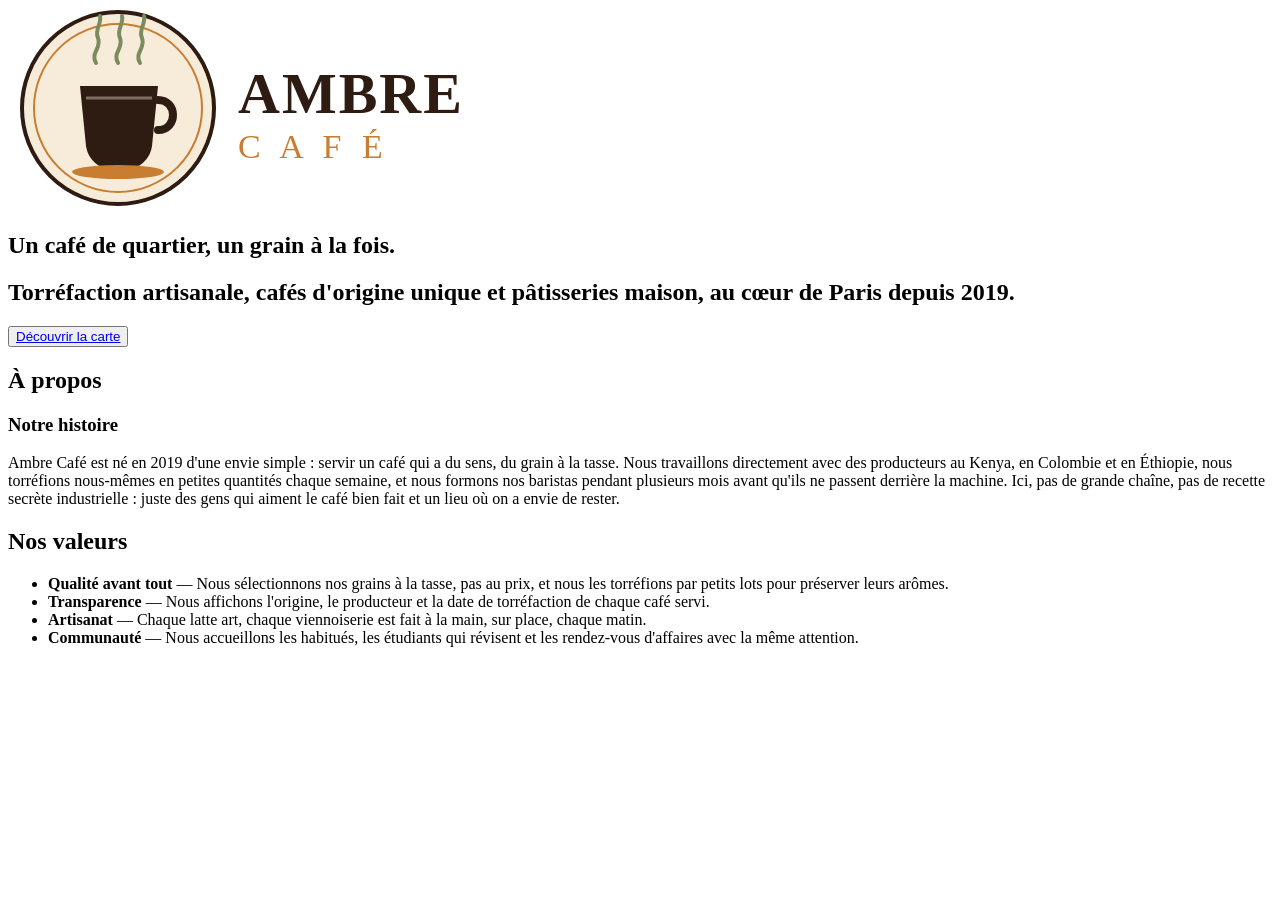
==== index.html @ ccff2c0c "creation site ambre café - creation des page INDEX.HTML - creation de la base - ajout titre - catego" ====
<!DOCTYPE html>
<html lang="fr">
<head>
    <meta charset="UTF-8">
    <meta name="viewport" content="width=device-width, initial-scale=1.0">
    <link rel="shortcut icon" href="img/logo-icon.svg" type="image/x-icon">
    <link rel="stylesheet" href="style.css">
    <title>Ambre-café</title>

</head>
<body>
    <!-- entete -->
     <header>
        <!-- image logo nom -->
         <img src="./img/logo-wordmark.svg" alt=" Logo ambre café">
        <!-- slogan -->
         <section>
            <h1> Un café de quartier, un grain à la fois.</h1>
            <h2>Torréfaction artisanale, cafés d'origine unique et pâtisseries maison, au cœur de Paris depuis 2019. </h2>
            <button><a href="la-carte.html">Découvrir la carte</a></button>
         </section>
     </header>
    <main>
        <!-- presentation conscept -->
        <div class="a-propos">
            <article>
                <!-- a propos -->
                <h2>À propos</h2>
                <!-- troixieme titre -->
                <h3>Notre histoire</h3>
                <!-- paragraphe de l'histoire -->
                <p>Ambre Café est né en 2019 d'une envie simple : servir un café qui a du sens, du grain à la tasse. Nous travaillons directement avec des producteurs au Kenya, en Colombie et en Éthiopie, nous torréfions nous-mêmes en petites quantités chaque semaine, et nous formons nos baristas pendant plusieurs mois avant qu'ils ne passent derrière la machine.

                    Ici, pas de grande chaîne, pas de recette secrète industrielle : juste des gens qui aiment le café bien fait et un lieu où on a envie de rester.
                </p>
            </article>
        </div>  
      <div class="Nos-valeur">
        <h2>Nos valeurs</h2>
        <ul>
            <li><strong>Qualité avant tout</strong> — Nous sélectionnons nos grains à la tasse, pas au prix, et nous les torréfions par petits lots pour préserver leurs arômes.</li>
            <li><strong>Transparence</strong> — Nous affichons l'origine, le producteur et la date de torréfaction de chaque café servi.</li>
            <li><strong>Artisanat</strong> — Chaque latte art, chaque viennoiserie est fait à la main, sur place, chaque matin.</li>
            <li><strong>Communauté</strong> — Nous accueillons les habitués, les étudiants qui révisent et les rendez-vous d'affaires avec la même attention.</li>
        </ul>
      </div>
     

    

   

    



    <!-- sous titre -->

    <!-- presentation des valeur -->

    <!---->
    </main>
    <footer>

    </footer>
     
    
</body>
</html>
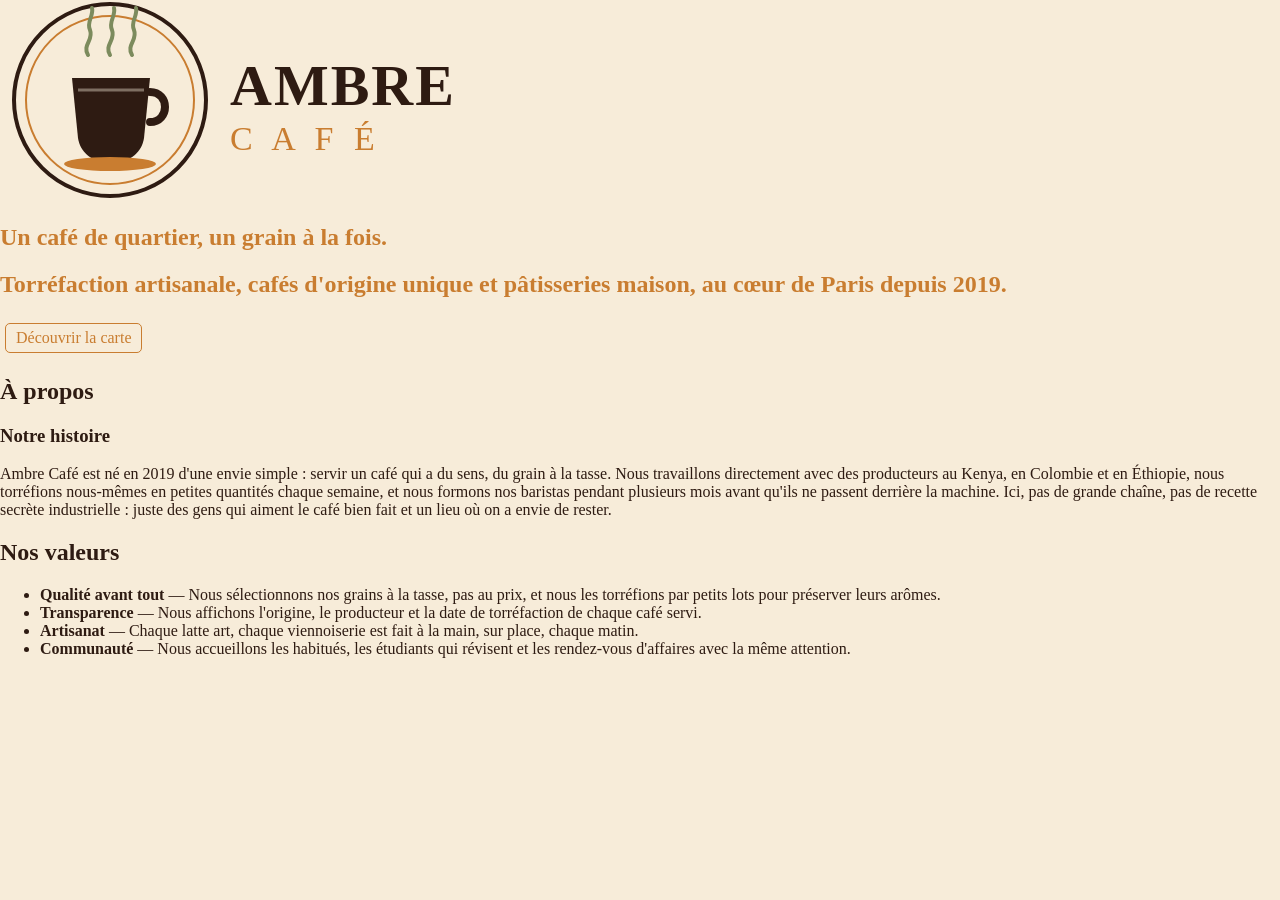
==== commit bf588c7d: "Ajout de styles CSS et mise à jour de la structure HTML pour améliorer la présentation de la carte e" ====
--- a/index.html
+++ b/index.html
@@ -17,10 +17,13 @@
          <section>
             <h1> Un café de quartier, un grain à la fois.</h1>
             <h2>Torréfaction artisanale, cafés d'origine unique et pâtisseries maison, au cœur de Paris depuis 2019. </h2>
-            <button><a href="la-carte.html">Découvrir la carte</a></button>
+            <div class="button">
+                <a href="la-carte.html">Découvrir la carte</a>
+            </div>
          </section>
      </header>
     <main>
+        
         <!-- presentation conscept -->
         <div class="a-propos">
             <article>
--- a/style.css
+++ b/style.css
@@ -0,0 +1,36 @@
+:root{
+    --principal-color: #f7ecd9;
+    --primary-color: #2e1b12;
+    /*couleur entete pied de page texte*/
+    --header-color: #c97d30;
+    /*couleur lien logo*/
+    --logo-color: #7c8b5d;
+    /*icon au survol*/
+    --survol-icon-color: #7C8B5D;
+    --couleur-carte: #FFFDF8;
+}
+body{margin: 0;}
+body{
+    background-color: var(--principal-color);
+    color: var(--primary-color);
+}
+h1, header, footer{
+    color: var(--header-color);
+    background-color: var(--principal-color);
+}
+a, img{
+    color: var(--header-color);
+     text-decoration:none;
+}
+.button{
+   border:1px solid var(--header-color);
+   border-radius:5px;
+   display:inline-block;
+   padding:5px 10px;
+   margin: 5px
+   
+}
+
+.cafe, .grignoter{
+    background-color: var(--couleur-carte);
+}
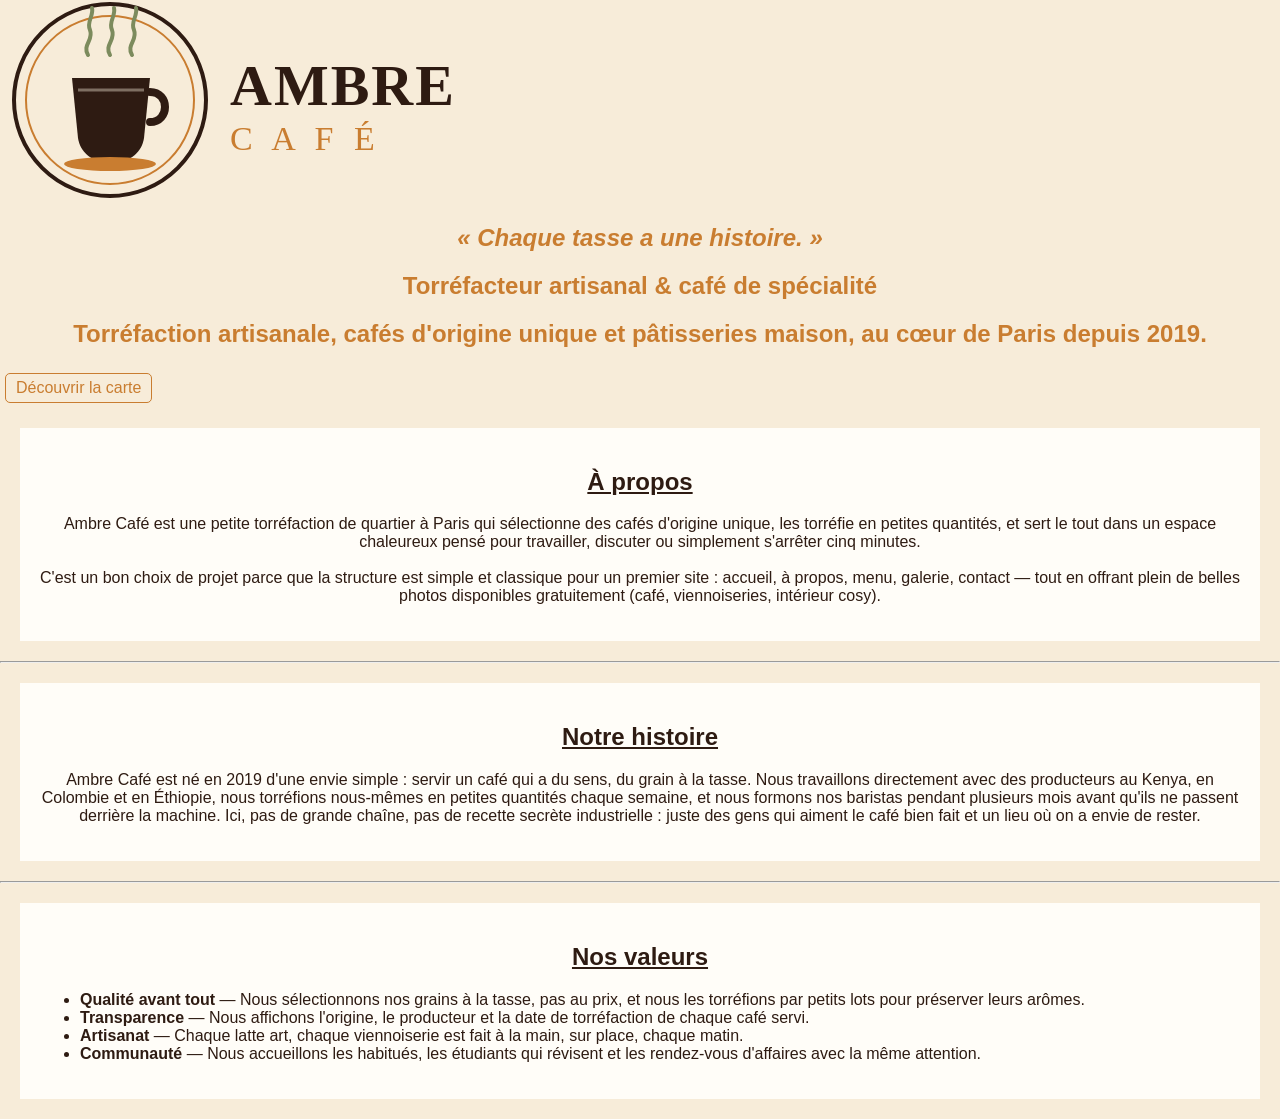
==== commit 95258496: "Mise à jour du contenu et des styles dans index.html et style.css pour améliorer la présentation et " ====
--- a/index.html
+++ b/index.html
@@ -15,7 +15,8 @@
          <img src="./img/logo-wordmark.svg" alt=" Logo ambre café">
         <!-- slogan -->
          <section>
-            <h1> Un café de quartier, un grain à la fois.</h1>
+            <h1> <i>« Chaque tasse a une histoire. »</i> </h1>
+            <h2>Torréfacteur artisanal & café de spécialité</h2>
             <h2>Torréfaction artisanale, cafés d'origine unique et pâtisseries maison, au cœur de Paris depuis 2019. </h2>
             <div class="button">
                 <a href="la-carte.html">Découvrir la carte</a>
@@ -27,10 +28,18 @@
         <!-- presentation conscept -->
         <div class="a-propos">
             <article>
-                <!-- a propos -->
-                <h2>À propos</h2>
+                 <!-- a propos -->
+                <h2><u>À propos</u></h2>
+                <p>Ambre Café est une petite torréfaction de quartier à Paris qui sélectionne des cafés d'origine unique, les torréfie en petites quantités, et sert le tout dans un espace chaleureux pensé pour travailler, discuter ou simplement s'arrêter cinq minutes.
+
+                    <br> <br>C'est un bon choix de projet parce que la structure est simple et classique pour un premier site : accueil, à propos, menu, galerie, contact — tout en offrant plein de belles photos disponibles gratuitement (café, viennoiseries, intérieur cosy).
+                </p>
+            </article>
+            <hr>
+            <article>
+               
                 <!-- troixieme titre -->
-                <h3>Notre histoire</h3>
+                <h2><u>Notre histoire</u></h2>
                 <!-- paragraphe de l'histoire -->
                 <p>Ambre Café est né en 2019 d'une envie simple : servir un café qui a du sens, du grain à la tasse. Nous travaillons directement avec des producteurs au Kenya, en Colombie et en Éthiopie, nous torréfions nous-mêmes en petites quantités chaque semaine, et nous formons nos baristas pendant plusieurs mois avant qu'ils ne passent derrière la machine.
 
@@ -38,8 +47,9 @@
                 </p>
             </article>
         </div>  
-      <div class="Nos-valeur">
-        <h2>Nos valeurs</h2>
+        <hr>
+      <div class="nos-valeur">
+        <h2><u>Nos valeurs</u></h2>
         <ul>
             <li><strong>Qualité avant tout</strong> — Nous sélectionnons nos grains à la tasse, pas au prix, et nous les torréfions par petits lots pour préserver leurs arômes.</li>
             <li><strong>Transparence</strong> — Nous affichons l'origine, le producteur et la date de torréfaction de chaque café servi.</li>
--- a/style.css
+++ b/style.css
@@ -9,19 +9,139 @@
     --survol-icon-color: #7C8B5D;
     --couleur-carte: #FFFDF8;
 }
+/* police */
+.poppins-thin {
+  font-family: "Poppins", sans-serif;
+  font-weight: 100;
+  font-style: normal;
+}
+
+.poppins-extralight {
+  font-family: "Poppins", sans-serif;
+  font-weight: 200;
+  font-style: normal;
+}
+
+.poppins-light {
+  font-family: "Poppins", sans-serif;
+  font-weight: 300;
+  font-style: normal;
+}
+
+.poppins-regular {
+  font-family: "Poppins", sans-serif;
+  font-weight: 400;
+  font-style: normal;
+}
+
+.poppins-medium {
+  font-family: "Poppins", sans-serif;
+  font-weight: 500;
+  font-style: normal;
+}
+
+.poppins-semibold {
+  font-family: "Poppins", sans-serif;
+  font-weight: 600;
+  font-style: normal;
+}
+
+.poppins-bold {
+  font-family: "Poppins", sans-serif;
+  font-weight: 700;
+  font-style: normal;
+}
+
+.poppins-extrabold {
+  font-family: "Poppins", sans-serif;
+  font-weight: 800;
+  font-style: normal;
+}
+
+.poppins-black {
+  font-family: "Poppins", sans-serif;
+  font-weight: 900;
+  font-style: normal;
+}
+
+.poppins-thin-italic {
+  font-family: "Poppins", sans-serif;
+  font-weight: 100;
+  font-style: italic;
+}
+
+.poppins-extralight-italic {
+  font-family: "Poppins", sans-serif;
+  font-weight: 200;
+  font-style: italic;
+}
+
+.poppins-light-italic {
+  font-family: "Poppins", sans-serif;
+  font-weight: 300;
+  font-style: italic;
+}
+
+.poppins-regular-italic {
+  font-family: "Poppins", sans-serif;
+  font-weight: 400;
+  font-style: italic;
+}
+
+.poppins-medium-italic {
+  font-family: "Poppins", sans-serif;
+  font-weight: 500;
+  font-style: italic;
+}
+
+.poppins-semibold-italic {
+  font-family: "Poppins", sans-serif;
+  font-weight: 600;
+  font-style: italic;
+}
+
+.poppins-bold-italic {
+  font-family: "Poppins", sans-serif;
+  font-weight: 700;
+  font-style: italic;
+}
+
+.poppins-extrabold-italic {
+  font-family: "Poppins", sans-serif;
+  font-weight: 800;
+  font-style: italic;
+}
+
+.poppins-black-italic {
+  font-family: "Poppins", sans-serif;
+  font-weight: 900;
+  font-style: italic;
+}
+
 body{margin: 0;}
 body{
     background-color: var(--principal-color);
     color: var(--primary-color);
+    font-family: poppins, sans-serif;
+}
+h1,h2{
+    text-align:center;
 }
 h1, header, footer{
     color: var(--header-color);
     background-color: var(--principal-color);
 }
+article{
+    padding: 20px;
+    text-align: center;
+    background-color:var(--couleur-carte);
+    margin: 20px;
+}
 a, img{
     color: var(--header-color);
      text-decoration:none;
 }
+
 .button{
    border:1px solid var(--header-color);
    border-radius:5px;
@@ -30,7 +150,27 @@
    margin: 5px
    
 }
+.button:hover{
+    background-color: var(--survol-icon-color);
+    color: var(--principal-color);
+}
+.nos-valeur{
+    background-color: var(--couleur-carte);
+    padding: 20px;
+    margin: 20px;
+    
+}
+table, th, td{
+  border:1px solid var(--primary-color);
+  border-collapse: collapse;
+ text-align:center;
+}
+
 
 .cafe, .grignoter{
     background-color: var(--couleur-carte);
+    display:flex;
+    flex-direction: column;
+    align-items: center;
+    padding: 20px;
 }
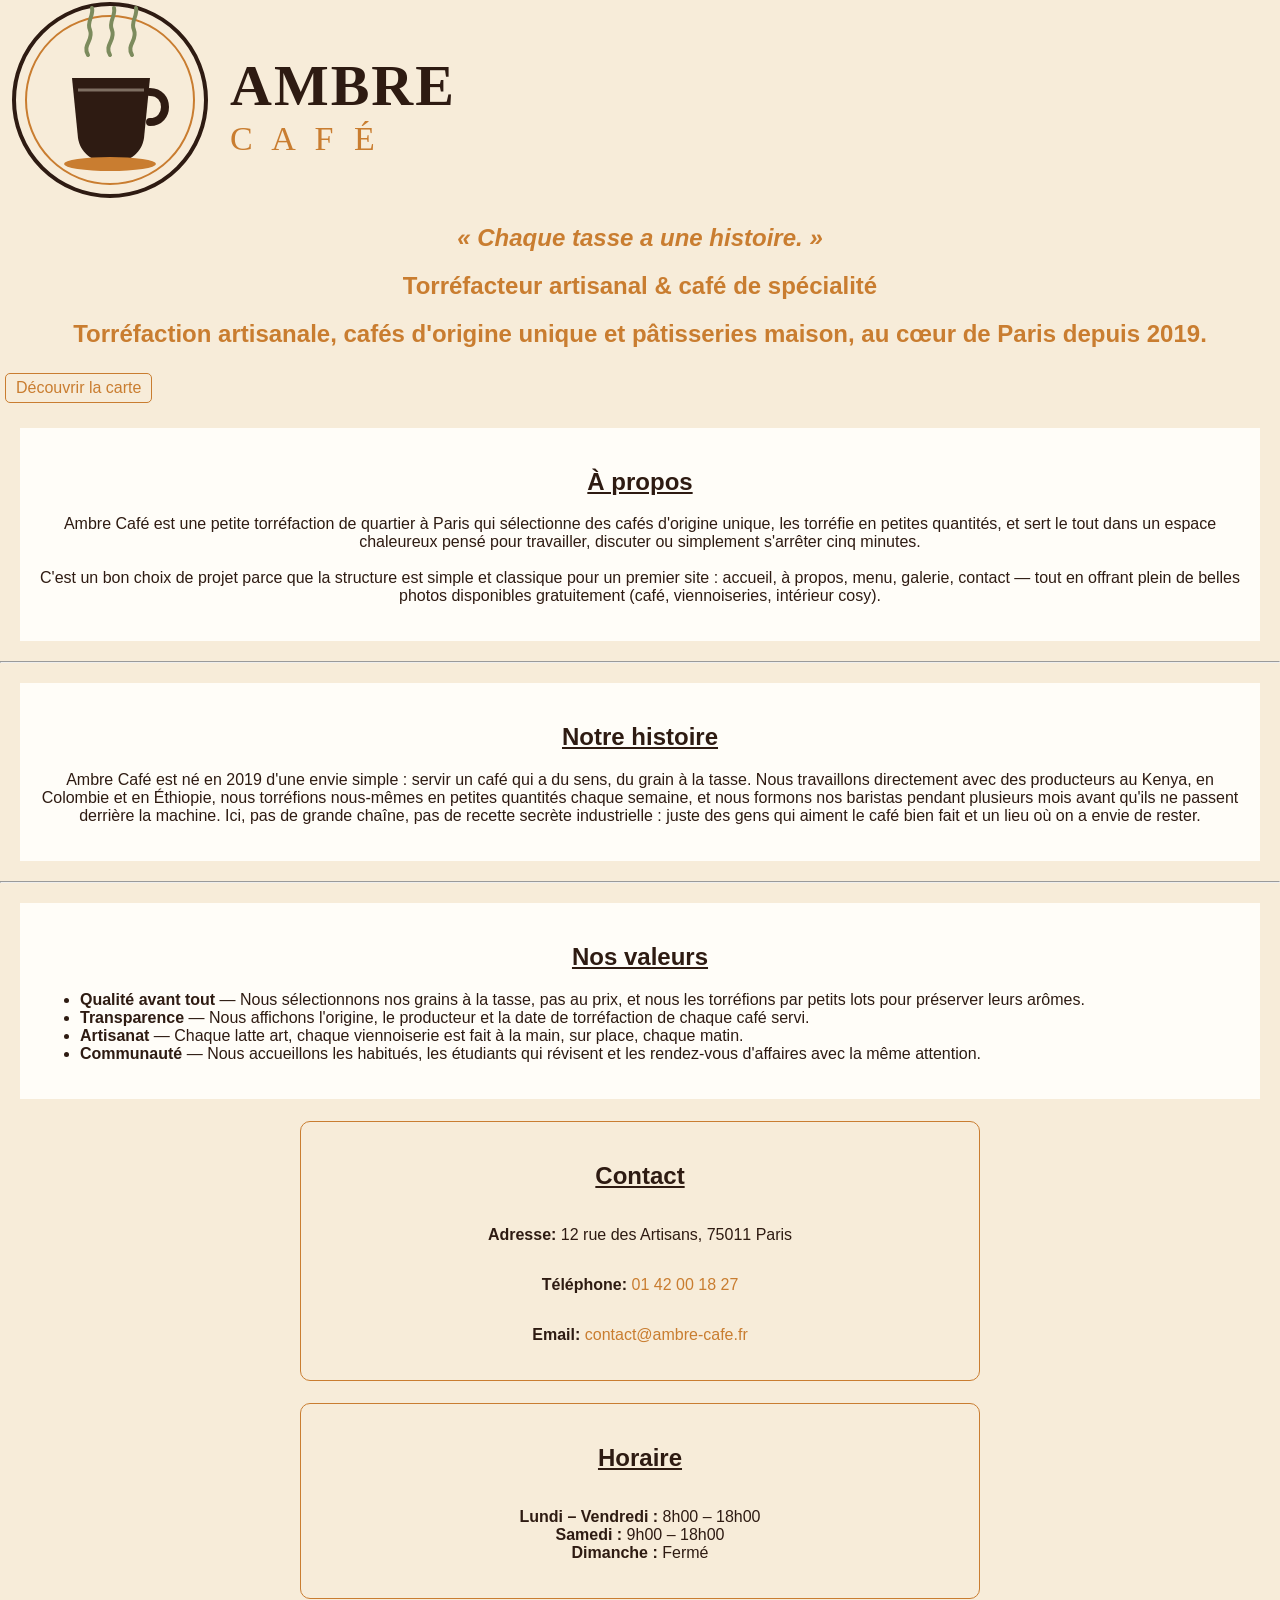
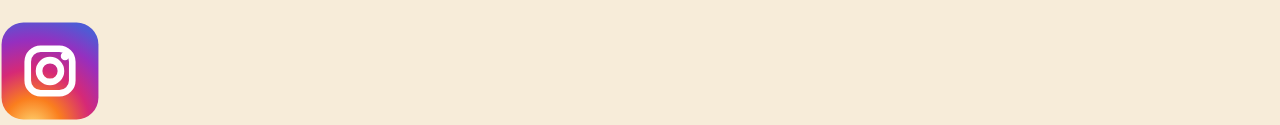
==== commit d9b7533e: "Ajout des icônes Facebook et Instagram, mise à jour de la section "Nos valeurs" et ajout des informa" ====
--- a/index.html
+++ b/index.html
@@ -48,6 +48,7 @@
             </article>
         </div>  
         <hr>
+         <!-- presentation des valeur -->
       <div class="nos-valeur">
         <h2><u>Nos valeurs</u></h2>
         <ul>
@@ -57,19 +58,28 @@
             <li><strong>Communauté</strong> — Nous accueillons les habitués, les étudiants qui révisent et les rendez-vous d'affaires avec la même attention.</li>
         </ul>
       </div>
-     
-
-    
+      <div class="contact">
+        <h2><u>Contact</u></h2>
+        <p><strong>Adresse:</strong> 12 rue des Artisans, 75011 Paris</p>
+        <p><strong>Téléphone:</strong> <a href="tel:+331 42 00 18 27">01 42 00 18 27</a></p>
+        <p><strong>Email:</strong> <a href="mailto:contact@ambre-cafe.fr">contact@ambre-cafe.fr</a></p>
+      </div>
+      <div class="horaire">
+        <h2><u>Horaire</u></h2>
+        <p>
+       <strong> Lundi – Vendredi :</strong> 8h00 – 18h00 <br>
+        <strong>Samedi :</strong> 9h00 – 18h00 <br>
+        <strong>Dimanche :</strong> Fermé 
+    </p>
+      </div>
+      <div>
+        <a href="http://www.instagrame.com" target="_blank" rel="noopener noreferrer"></a>
+      </div>
+      <div class="reseaux-sociaux">
+        <a href="http://www.instagrame.com" target="_blank" rel="noopener noreferrer"><img src="img/img-lien/instagram-link-icon.svg" alt="Logo instagrame" width="100px"></a>
+      </div>
 
    
-
-    
-
-
-
-    <!-- sous titre -->
-
-    <!-- presentation des valeur -->
 
     <!---->
     </main>
--- a/style.css
+++ b/style.css
@@ -141,19 +141,33 @@
     color: var(--header-color);
      text-decoration:none;
 }
-
+.contact{
+  align-items:center;
+  display: flex;
+  flex-direction: column;
+  justify-content: center;
+}
+.horaire, .contact{
+  margin:22px 300px;
+  border-radius: 10px;
+  padding: 20px;
+  border:1px solid var(--header-color);
+  text-align: center;
+  display:flex;
+  flex-direction:column;
+  align-items:center;
+}
+.reseaux-sociaux{
+  
+}
 .button{
    border:1px solid var(--header-color);
    border-radius:5px;
    display:inline-block;
    padding:5px 10px;
    margin: 5px
-   
 }
-.button:hover{
-    background-color: var(--survol-icon-color);
-    color: var(--principal-color);
-}
+
 .nos-valeur{
     background-color: var(--couleur-carte);
     padding: 20px;
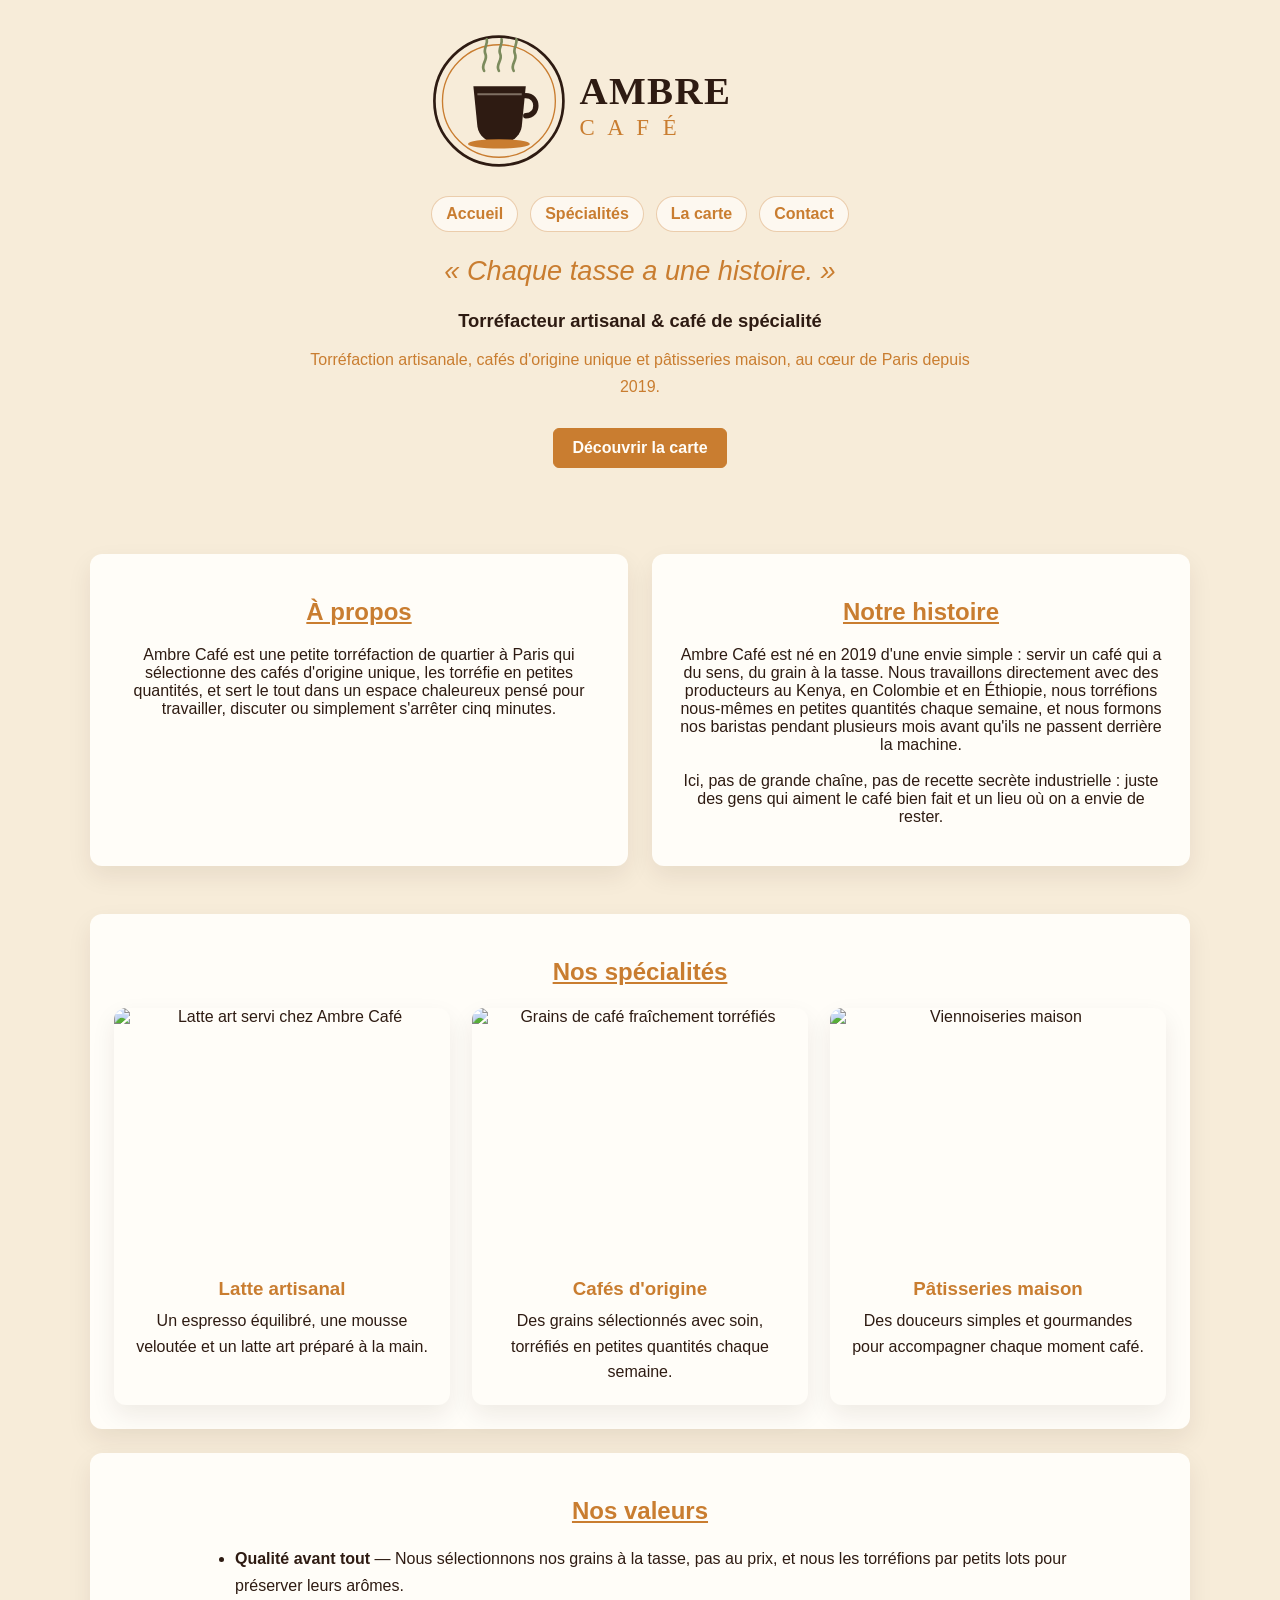
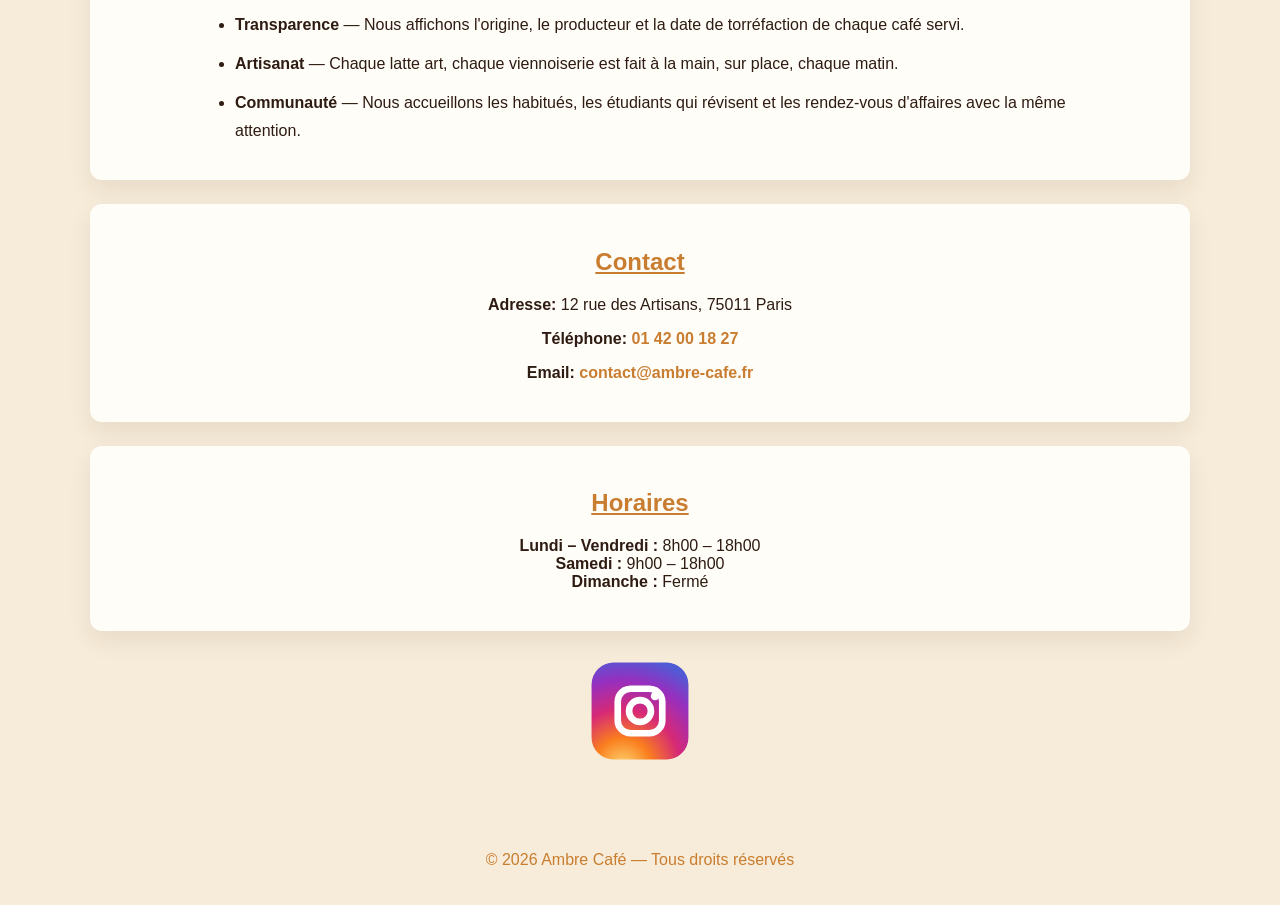
==== commit dd43252b: "Mise à jour de la structure HTML et des styles CSS dans index.html, la-carte.html et style.css pour " ====
--- a/index.html
+++ b/index.html
@@ -5,50 +5,70 @@
     <meta name="viewport" content="width=device-width, initial-scale=1.0">
     <link rel="shortcut icon" href="img/logo-icon.svg" type="image/x-icon">
     <link rel="stylesheet" href="style.css">
-    <title>Ambre-café</title>
-
+    <title>Ambre Café</title>
 </head>
 <body>
-    <!-- entete -->
-     <header>
-        <!-- image logo nom -->
-         <img src="./img/logo-wordmark.svg" alt=" Logo ambre café">
-        <!-- slogan -->
-         <section>
-            <h1> <i>« Chaque tasse a une histoire. »</i> </h1>
-            <h2>Torréfacteur artisanal & café de spécialité</h2>
-            <h2>Torréfaction artisanale, cafés d'origine unique et pâtisseries maison, au cœur de Paris depuis 2019. </h2>
+    <header>
+        <img src="./img/logo-wordmark.svg" alt="Logo Ambre Café">
+        <nav>
+            <ul>
+                <li><a href="index.html">Accueil</a></li>
+                <li><a href="#specialites">Spécialités</a></li>
+                <li><a href="la-carte.html">La carte</a></li>
+                <li><a href="#contact">Contact</a></li>
+            </ul>
+        </nav>
+        <section class="hero">
+            <p class="slogan"><i>« Chaque tasse a une histoire. »</i></p>
+            <p class="accroche">Torréfacteur artisanal & café de spécialité</p>
+            <p>Torréfaction artisanale, cafés d'origine unique et pâtisseries maison, au cœur de Paris depuis 2019.</p>
             <div class="button">
                 <a href="la-carte.html">Découvrir la carte</a>
             </div>
-         </section>
-     </header>
+        </section>
+    </header>
     <main>
-        
-        <!-- presentation conscept -->
         <div class="a-propos">
             <article>
-                 <!-- a propos -->
                 <h2><u>À propos</u></h2>
-                <p>Ambre Café est une petite torréfaction de quartier à Paris qui sélectionne des cafés d'origine unique, les torréfie en petites quantités, et sert le tout dans un espace chaleureux pensé pour travailler, discuter ou simplement s'arrêter cinq minutes.
-
-                    <br> <br>C'est un bon choix de projet parce que la structure est simple et classique pour un premier site : accueil, à propos, menu, galerie, contact — tout en offrant plein de belles photos disponibles gratuitement (café, viennoiseries, intérieur cosy).
+                <p>
+                    Ambre Café est une petite torréfaction de quartier à Paris qui sélectionne des cafés d'origine unique,
+                    les torréfie en petites quantités, et sert le tout dans un espace chaleureux pensé pour travailler,
+                    discuter ou simplement s'arrêter cinq minutes.
                 </p>
             </article>
-            <hr>
             <article>
-               
-                <!-- troixieme titre -->
                 <h2><u>Notre histoire</u></h2>
-                <!-- paragraphe de l'histoire -->
-                <p>Ambre Café est né en 2019 d'une envie simple : servir un café qui a du sens, du grain à la tasse. Nous travaillons directement avec des producteurs au Kenya, en Colombie et en Éthiopie, nous torréfions nous-mêmes en petites quantités chaque semaine, et nous formons nos baristas pendant plusieurs mois avant qu'ils ne passent derrière la machine.
-
+                <p>
+                    Ambre Café est né en 2019 d'une envie simple : servir un café qui a du sens, du grain à la tasse.
+                    Nous travaillons directement avec des producteurs au Kenya, en Colombie et en Éthiopie, nous torréfions
+                    nous-mêmes en petites quantités chaque semaine, et nous formons nos baristas pendant plusieurs mois
+                    avant qu'ils ne passent derrière la machine.
+                    <br><br>
                     Ici, pas de grande chaîne, pas de recette secrète industrielle : juste des gens qui aiment le café bien fait et un lieu où on a envie de rester.
                 </p>
             </article>
         </div>  
-        <hr>
-         <!-- presentation des valeur -->
+      <section class="specialites" id="specialites">
+        <h2><u>Nos spécialités</u></h2>
+        <div class="cartes-specialites">
+            <article>
+                <img src="https://images.unsplash.com/photo-1541167760496-1628856ab772?w=800&q=80&auto=format&fit=crop" alt="Latte art servi chez Ambre Café">
+                <h3>Latte artisanal</h3>
+                <p>Un espresso équilibré, une mousse veloutée et un latte art préparé à la main.</p>
+            </article>
+            <article>
+                <img src="https://images.unsplash.com/photo-1447933601403-0c6688de566e?w=800&q=80&auto=format&fit=crop" alt="Grains de café fraîchement torréfiés">
+                <h3>Cafés d'origine</h3>
+                <p>Des grains sélectionnés avec soin, torréfiés en petites quantités chaque semaine.</p>
+            </article>
+            <article>
+                <img src="https://images.unsplash.com/photo-1597528662465-55ece5734101?w=800&q=80&auto=format&fit=crop" alt="Viennoiseries maison">
+                <h3>Pâtisseries maison</h3>
+                <p>Des douceurs simples et gourmandes pour accompagner chaque moment café.</p>
+            </article>
+        </div>
+      </section>
       <div class="nos-valeur">
         <h2><u>Nos valeurs</u></h2>
         <ul>
@@ -58,35 +78,26 @@
             <li><strong>Communauté</strong> — Nous accueillons les habitués, les étudiants qui révisent et les rendez-vous d'affaires avec la même attention.</li>
         </ul>
       </div>
-      <div class="contact">
+      <div class="contact" id="contact">
         <h2><u>Contact</u></h2>
         <p><strong>Adresse:</strong> 12 rue des Artisans, 75011 Paris</p>
         <p><strong>Téléphone:</strong> <a href="tel:+331 42 00 18 27">01 42 00 18 27</a></p>
         <p><strong>Email:</strong> <a href="mailto:contact@ambre-cafe.fr">contact@ambre-cafe.fr</a></p>
       </div>
       <div class="horaire">
-        <h2><u>Horaire</u></h2>
+        <h2><u>Horaires</u></h2>
         <p>
-       <strong> Lundi – Vendredi :</strong> 8h00 – 18h00 <br>
+       <strong>Lundi – Vendredi :</strong> 8h00 – 18h00 <br>
         <strong>Samedi :</strong> 9h00 – 18h00 <br>
         <strong>Dimanche :</strong> Fermé 
     </p>
       </div>
-      <div>
-        <a href="http://www.instagrame.com" target="_blank" rel="noopener noreferrer"></a>
+      <div class="reseaux-sociaux">
+        <a href="https://www.instagram.com" target="_blank" rel="noopener noreferrer"><img src="img/img-lien/instagram-link-icon.svg" alt="Logo Instagram" width="100px"></a>
       </div>
-      <div class="reseaux-sociaux">
-        <a href="http://www.instagrame.com" target="_blank" rel="noopener noreferrer"><img src="img/img-lien/instagram-link-icon.svg" alt="Logo instagrame" width="100px"></a>
-      </div>
-
-   
-
-    <!---->
     </main>
     <footer>
-
+        <p>© 2026 Ambre Café — Tous droits réservés</p>
     </footer>
-     
-    
 </body>
-</html>+</html>
--- a/style.css
+++ b/style.css
@@ -1,190 +1,323 @@
 :root{
-    --principal-color: #f7ecd9;
-    --primary-color: #2e1b12;
-    /*couleur entete pied de page texte*/
-    --header-color: #c97d30;
-    /*couleur lien logo*/
-    --logo-color: #7c8b5d;
-    /*icon au survol*/
+    --principal-color: #F7ECD9;
+    --primary-color: #2E1B12;
+    --header-color: #C97D30;
+    --logo-color: #7C8B5D;
     --survol-icon-color: #7C8B5D;
     --couleur-carte: #FFFDF8;
 }
-/* police */
-.poppins-thin {
-  font-family: "Poppins", sans-serif;
-  font-weight: 100;
-  font-style: normal;
-}
-
-.poppins-extralight {
-  font-family: "Poppins", sans-serif;
-  font-weight: 200;
-  font-style: normal;
-}
-
-.poppins-light {
-  font-family: "Poppins", sans-serif;
-  font-weight: 300;
-  font-style: normal;
-}
-
-.poppins-regular {
-  font-family: "Poppins", sans-serif;
-  font-weight: 400;
-  font-style: normal;
-}
-
-.poppins-medium {
-  font-family: "Poppins", sans-serif;
-  font-weight: 500;
-  font-style: normal;
-}
-
-.poppins-semibold {
-  font-family: "Poppins", sans-serif;
-  font-weight: 600;
-  font-style: normal;
-}
-
-.poppins-bold {
-  font-family: "Poppins", sans-serif;
-  font-weight: 700;
-  font-style: normal;
-}
-
-.poppins-extrabold {
-  font-family: "Poppins", sans-serif;
-  font-weight: 800;
-  font-style: normal;
-}
-
-.poppins-black {
-  font-family: "Poppins", sans-serif;
-  font-weight: 900;
-  font-style: normal;
-}
-
-.poppins-thin-italic {
-  font-family: "Poppins", sans-serif;
-  font-weight: 100;
-  font-style: italic;
-}
-
-.poppins-extralight-italic {
-  font-family: "Poppins", sans-serif;
-  font-weight: 200;
-  font-style: italic;
-}
-
-.poppins-light-italic {
-  font-family: "Poppins", sans-serif;
-  font-weight: 300;
-  font-style: italic;
-}
-
-.poppins-regular-italic {
-  font-family: "Poppins", sans-serif;
-  font-weight: 400;
-  font-style: italic;
-}
-
-.poppins-medium-italic {
-  font-family: "Poppins", sans-serif;
-  font-weight: 500;
-  font-style: italic;
-}
-
-.poppins-semibold-italic {
-  font-family: "Poppins", sans-serif;
-  font-weight: 600;
-  font-style: italic;
-}
-
-.poppins-bold-italic {
-  font-family: "Poppins", sans-serif;
-  font-weight: 700;
-  font-style: italic;
-}
-
-.poppins-extrabold-italic {
-  font-family: "Poppins", sans-serif;
-  font-weight: 800;
-  font-style: italic;
-}
-
-.poppins-black-italic {
-  font-family: "Poppins", sans-serif;
-  font-weight: 900;
-  font-style: italic;
-}
-
-body{margin: 0;}
+
 body{
+    margin: 0;
     background-color: var(--principal-color);
     color: var(--primary-color);
-    font-family: poppins, sans-serif;
-}
-h1,h2{
-    text-align:center;
-}
-h1, header, footer{
-    color: var(--header-color);
+    font-family: Poppins, Arial, sans-serif;
+}
+
+header,
+footer{
     background-color: var(--principal-color);
-}
+    color: var(--header-color);
+    text-align: center;
+}
+
+header{
+    padding: 34px 20px 42px;
+}
+
+header img{
+    max-width: 430px;
+    width: 88%;
+}
+
+nav ul{
+    display: flex;
+    flex-wrap: wrap;
+    justify-content: center;
+    gap: 12px;
+    margin: 24px 0 0;
+    padding: 0;
+    list-style: none;
+}
+
+nav a{
+    display: inline-block;
+    padding: 8px 14px;
+    border: 1px solid rgba(201, 125, 48, 0.35);
+    border-radius: 999px;
+    background-color: rgba(255, 253, 248, 0.72);
+    font-weight: 700;
+}
+
+nav a:hover{
+    background-color: var(--header-color);
+    color: var(--couleur-carte);
+}
+
+h1,
+h2{
+    text-align: center;
+}
+
+h1{
+    margin: 28px 0 12px;
+    font-size: clamp(2rem, 5vw, 3.5rem);
+}
+
+h2{
+    color: var(--header-color);
+}
+
+a{
+    color: var(--header-color);
+    text-decoration: none;
+}
+
+main{
+    max-width: 1100px;
+    margin: 0 auto;
+    padding: 20px;
+}
+
+article,
+.nos-valeur,
+.specialites,
+.contact,
+.horaire,
+.cafe,
+.grignoter{
+    margin: 24px 0;
+    padding: 24px;
+    border-radius: 12px;
+    background-color: var(--couleur-carte);
+    box-shadow: 0 10px 24px rgba(46, 27, 18, 0.08);
+}
+
 article{
-    padding: 20px;
-    text-align: center;
-    background-color:var(--couleur-carte);
-    margin: 20px;
-}
-a, img{
-    color: var(--header-color);
-     text-decoration:none;
-}
-.contact{
-  align-items:center;
-  display: flex;
-  flex-direction: column;
-  justify-content: center;
-}
-.horaire, .contact{
-  margin:22px 300px;
-  border-radius: 10px;
-  padding: 20px;
-  border:1px solid var(--header-color);
-  text-align: center;
-  display:flex;
-  flex-direction:column;
-  align-items:center;
-}
+    text-align: center;
+}
+
+.hero{
+    max-width: 780px;
+    margin: 16px auto 0;
+}
+
+.hero p{
+    max-width: 700px;
+    margin: 10px auto;
+    line-height: 1.7;
+}
+
+.slogan{
+    color: var(--header-color);
+    font-size: clamp(1.15rem, 3vw, 1.7rem);
+    font-weight: 500;
+}
+
+.accroche{
+    color: var(--primary-color);
+    font-size: 1.15rem;
+    font-weight: 700;
+}
+
+.button{
+    display: inline-block;
+    margin-top: 18px;
+    padding: 10px 18px;
+    border: 1px solid var(--header-color);
+    border-radius: 6px;
+    background-color: var(--header-color);
+}
+
+.button a{
+    color: var(--couleur-carte);
+    font-weight: 700;
+}
+
+.button:hover{
+    background-color: var(--logo-color);
+    border-color: var(--logo-color);
+}
+
+.a-propos{
+    display: grid;
+    grid-template-columns: repeat(2, 1fr);
+    gap: 24px;
+}
+
+.specialites{
+    text-align: center;
+}
+
+.cartes-specialites{
+    display: grid;
+    grid-template-columns: repeat(3, 1fr);
+    gap: 22px;
+    margin-top: 22px;
+}
+
+.cartes-specialites article{
+    margin: 0;
+    padding: 0 0 20px;
+    overflow: hidden;
+}
+
+.cartes-specialites img{
+    display: block;
+    width: 100%;
+    aspect-ratio: 4 / 3;
+    object-fit: cover;
+}
+
+.cartes-specialites h3{
+    margin: 18px 18px 8px;
+    color: var(--header-color);
+}
+
+.cartes-specialites p{
+    margin: 0 18px;
+    line-height: 1.6;
+}
+
+.nos-valeur ul{
+    max-width: 850px;
+    margin: 0 auto;
+    line-height: 1.7;
+}
+
+.nos-valeur li{
+    margin-bottom: 12px;
+}
+
+.contact,
+.horaire{
+    text-align: center;
+}
+
+.contact a{
+    font-weight: 700;
+}
+
 .reseaux-sociaux{
-  
-}
-.button{
-   border:1px solid var(--header-color);
-   border-radius:5px;
-   display:inline-block;
-   padding:5px 10px;
-   margin: 5px
-}
-
-.nos-valeur{
+    display: flex;
+    justify-content: center;
+    margin: 30px 0;
+}
+
+.reseaux-sociaux img{
+    transition: transform 0.2s ease;
+}
+
+.reseaux-sociaux img:hover{
+    transform: scale(1.08);
+}
+
+table{
+    width: min(900px, 100%);
+    border-collapse: collapse;
     background-color: var(--couleur-carte);
-    padding: 20px;
-    margin: 20px;
-    
-}
-table, th, td{
-  border:1px solid var(--primary-color);
-  border-collapse: collapse;
- text-align:center;
-}
-
-
-.cafe, .grignoter{
-    background-color: var(--couleur-carte);
-    display:flex;
+}
+
+th,
+td{
+    padding: 12px;
+    border: 1px solid var(--primary-color);
+    text-align: center;
+}
+
+th{
+    background-color: var(--header-color);
+    color: var(--couleur-carte);
+}
+
+.cafe,
+.grignoter{
+    display: flex;
     flex-direction: column;
     align-items: center;
+}
+
+.page-carte{
+    max-width: 900px;
+}
+
+.page-carte .cafe,
+.page-carte .grignoter{
+    align-items: stretch;
+}
+
+.menu-item{
+    display: flex;
+    justify-content: space-between;
+    gap: 22px;
+    margin: 0;
+    padding: 18px 0;
+    border-radius: 0;
+    border-bottom: 1px solid rgba(46, 27, 18, 0.16);
+    background: transparent;
+    box-shadow: none;
+    text-align: left;
+}
+
+.menu-item:last-child{
+    border-bottom: none;
+}
+
+.menu-item h3{
+    margin: 0;
+    color: var(--header-color);
+}
+
+.menu-item p{
+    margin: 6px 0 0;
+    line-height: 1.5;
+}
+
+.menu-item strong{
+    color: var(--primary-color);
+    white-space: nowrap;
+}
+
+footer{
     padding: 20px;
 }
+
+@media (max-width: 760px){
+    header{
+        padding: 24px 16px 34px;
+    }
+
+    main{
+        padding: 14px;
+    }
+
+    .a-propos{
+        grid-template-columns: 1fr;
+    }
+
+    .cartes-specialites{
+        grid-template-columns: 1fr;
+    }
+
+    article,
+    .nos-valeur,
+    .contact,
+    .horaire,
+    .cafe,
+    .grignoter{
+        padding: 18px;
+    }
+
+    table{
+        font-size: 0.9rem;
+    }
+
+    th,
+    td{
+        padding: 8px;
+    }
+
+    .menu-item{
+        gap: 14px;
+    }
+}
